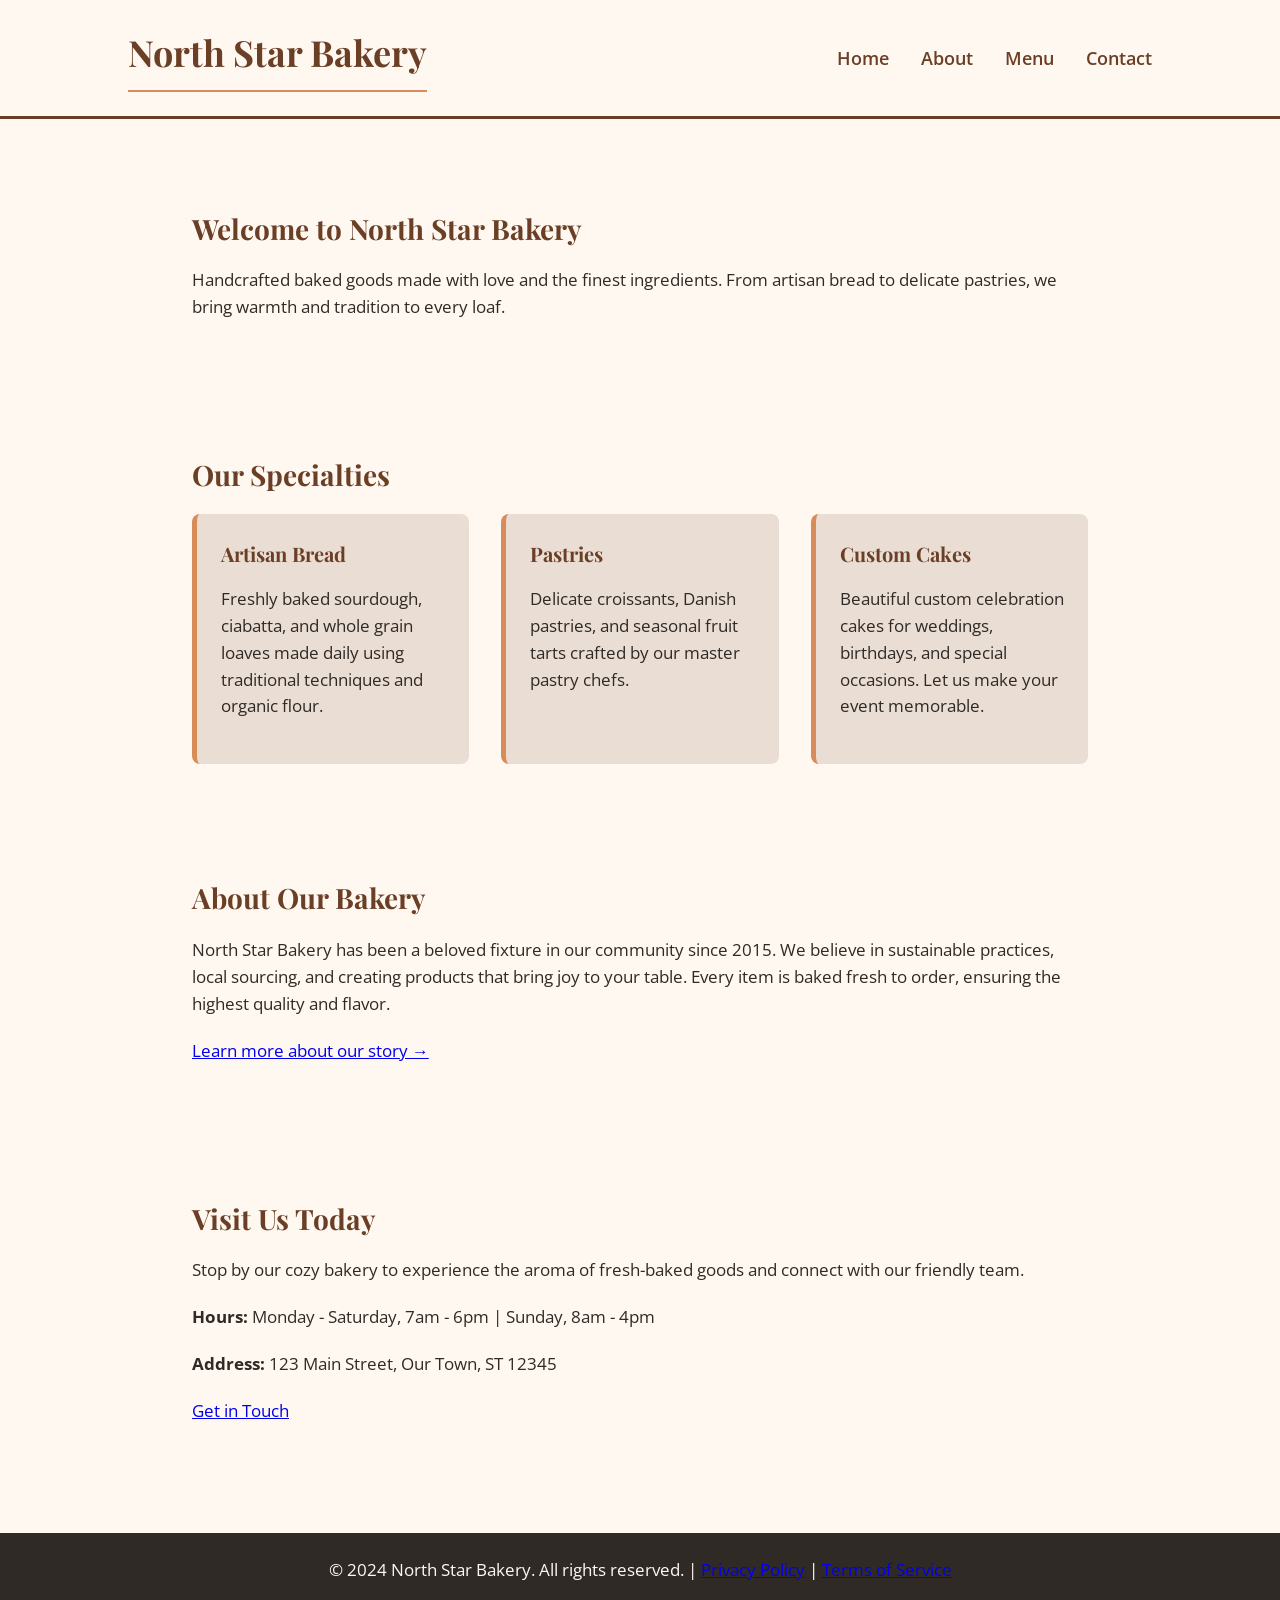
==== index.html @ 3a361b27 "Create main homepage with HTML structure" ====
<!DOCTYPE html>
<html lang="en">
<head>
    <meta charset="UTF-8">
    <meta name="viewport" content="width=device-width, initial-scale=1.0">
    <title>North Star Bakery - Artisan Baked Goods</title>
    <link rel="stylesheet" href="styles.css">
</head>
<body>
    <header>
        <h1 class="site-title">North Star Bakery</h1>
        <nav>
            <ul>
                <li><a href="index.html">Home</a></li>
                <li><a href="about.html">About</a></li>
                <li><a href="menu.html">Menu</a></li>
                <li><a href="contact.html">Contact</a></li>
            </ul>
        </nav>
    </header>

    <main>
        <section class="hero">
            <h2>Welcome to North Star Bakery</h2>
            <p>Handcrafted baked goods made with love and the finest ingredients. From artisan bread to delicate pastries, we bring warmth and tradition to every loaf.</p>
        </section>

        <section class="featured-products">
            <h2>Our Specialties</h2>
            <div class="section-grid">
                <div class="card">
                    <h3>Artisan Bread</h3>
                    <p>Freshly baked sourdough, ciabatta, and whole grain loaves made daily using traditional techniques and organic flour.</p>
                </div>
                <div class="card">
                    <h3>Pastries</h3>
                    <p>Delicate croissants, Danish pastries, and seasonal fruit tarts crafted by our master pastry chefs.</p>
                </div>
                <div class="card">
                    <h3>Custom Cakes</h3>
                    <p>Beautiful custom celebration cakes for weddings, birthdays, and special occasions. Let us make your event memorable.</p>
                </div>
            </div>
        </section>

        <section class="about-preview">
            <h2>About Our Bakery</h2>
            <p>North Star Bakery has been a beloved fixture in our community since 2015. We believe in sustainable practices, local sourcing, and creating products that bring joy to your table. Every item is baked fresh to order, ensuring the highest quality and flavor.</p>
            <p><a href="about.html">Learn more about our story →</a></p>
        </section>

        <section class="cta">
            <h2>Visit Us Today</h2>
            <p>Stop by our cozy bakery to experience the aroma of fresh-baked goods and connect with our friendly team.</p>
            <p><strong>Hours:</strong> Monday - Saturday, 7am - 6pm | Sunday, 8am - 4pm</p>
            <p><strong>Address:</strong> 123 Main Street, Our Town, ST 12345</p>
            <p><a href="contact.html">Get in Touch</a></p>
        </section>
    </main>

    <footer>
        <p>&copy; 2024 North Star Bakery. All rights reserved. | <a href="#">Privacy Policy</a> | <a href="#">Terms of Service</a></p>
    </footer>
</body>
</html>
---- styles.css ----
/* ==========================================================================
   1. GLOBAL STYLES & FONTS
   ========================================================================== */
@import url('https://fonts.googleapis.com/css2?family=Open+Sans:wght@400;600&family=Playfair+Display:wght@700&display=swap');

* {
  box-sizing: border-box;
  margin: 0;
  padding: 0;
}

body {
  font-family: 'Open Sans', sans-serif;
  background-color: #FFF8F0; /* Cream background */
  color: #2F2A26;           /* Charcoal body text */
  line-height: 1.6;
}

/* ==========================================================================
   2. TYPOGRAPHY HIERARCHY
   ========================================================================== */
h1, h2, h3, .site-title {
  font-family: 'Playfair Display', serif;
  color: #6B3E26; /* Dark Brown headings */
  font-weight: 700;
  margin-bottom: 1rem;
}

h1 {
  font-size: 2.5rem;
  border-bottom: 2px solid #D88C5A; /* Peach underline accent */
  padding-bottom: 0.5rem;
}

h2 {
  font-size: 1.75rem;
  margin-top: 2rem;
}

h3 {
  font-size: 1.25rem;
}

p {
  margin-bottom: 1.25rem;
  font-size: 1.05rem;
}

/* ==========================================================================
   3. HEADER & NAVIGATION (Flexbox)
   ========================================================================== */
header {
  background-color: #FFF8F0;
  border-bottom: 3px solid #6B3E26;
  padding: 1.5rem 5%;
  display: flex;
  flex-direction: column;
  align-items: center;
  gap: 1rem;
}

header img {
  max-height: 80px;
  width: auto;
}

.site-title {
  font-size: 2.25rem;
  margin-bottom: 0;
}

nav ul {
  list-style: none;
  display: flex;
  flex-direction: column;
  align-items: center;
  gap: 0.75rem;
}

nav a {
  text-decoration: none;
  color: #6B3E26;
  font-weight: 600;
  font-size: 1.1rem;
  transition: color 0.3s ease;
}

nav a:hover, 
nav a:focus {
  color: #D88C5A; /* Peach highlight on hover */
}

/* ==========================================================================
   4. MAIN CONTENT & MEDIA ELEMENTS
   ========================================================================== */
main {
  max-width: 1200px;
  margin: 2rem auto;
  padding: 0 5%;
}

/* Hide duplicate site title inside main if it breaks layout design */
main .site-title {
  display: none; 
}

img, picture img {
  max-width: 100%;
  height: auto;
  display: block;
  margin: 1.5rem auto;
  border-radius: 8px;
  border: 1px solid #6B3E26;
}

figure {
  margin: 2rem 0;
  background-color: #eaddd3; /* Soft inner tone layout wrap */
  padding: 1rem;
  border-radius: 8px;
  border-left: 5px solid #D88C5A;
}

figure img {
  margin-top: 0;
}

figcaption {
  font-style: italic;
  font-size: 0.95rem;
  color: #2F2A26;
  text-align: center;
  margin-top: 0.5rem;
}

audio {
  display: block;
  width: 100%;
  max-width: 400px;
  margin: 1rem 0 2rem 0;
}

/* ==========================================================================
   5. CONTENT SECTIONS (Flexbox Layout)
   ========================================================================== */
section {
  margin: 2rem 0;
  padding: 1.5rem;
}

.section-grid {
  display: flex;
  flex-direction: column;
  gap: 2rem;
}

.card {
  background-color: #eaddd3;
  padding: 1.5rem;
  border-radius: 8px;
  border-left: 5px solid #D88C5A;
}

/* ==========================================================================
   6. CONTACT FORM STYLING
   ========================================================================== */
form {
  background-color: #FFF8F0;
  border: 2px solid #6B3E26;
  border-radius: 8px;
  padding: 2rem;
  margin-top: 2rem;
  max-width: 600px;
}

fieldset {
  border: 1px solid #D88C5A;
  border-radius: 6px;
  padding: 1.5rem;
}

legend {
  font-family: 'Playfair Display', serif;
  font-weight: 700;
  color: #6B3E26;
  padding: 0 0.5rem;
}

.form-group {
  display: flex;
  flex-direction: column;
  margin-bottom: 1.25rem;
}

label {
  font-weight: 600;
  margin-bottom: 0.5rem;
  color: #2F2A26;
}

input[type="text"],
input[type="email"],
input[type="tel"],
textarea {
  width: 100%;
  padding: 0.75rem;
  border: 1px solid #6B3E26;
  border-radius: 4px;
  font-family: 'Open Sans', sans-serif;
  font-size: 1rem;
  background-color: #FFF;
}

input:focus,
textarea:focus {
  outline: 2px solid #D88C5A; /* Peach active focus boundary */
}

button[type="submit"] {
  background-color: #6B3E26;
  color: #FFF8F0;
  border: none;
  padding: 0.75rem 2rem;
  font-size: 1rem;
  font-weight: 600;
  border-radius: 4px;
  cursor: pointer;
  transition: background-color 0.3s ease;
}

button[type="submit"]:hover {
  background-color: #D88C5A; /* Changes to Peach on hover */
}

/* ==========================================================================
   7. FOOTER STYLING
   ========================================================================== */
footer {
  background-color: #2F2A26; /* Charcoal background */
  color: #FFF8F0;            /* Cream text */
  text-align: center;
  padding: 1.5rem;
  margin-top: 4rem;
  font-size: 0.9rem;
}

/* ==========================================================================
   8. RESPONSIVE DESIGN (Mobile-First Media Queries)
   ========================================================================== */
/* Tablet and larger screens (600px and up) */
@media (min-width: 600px) {
  header {
    padding: 1.5rem 10%;
    flex-direction: row;
    justify-content: space-between;
    align-items: center;
  }

  nav ul {
    flex-direction: row;
    gap: 2rem;
  }

  main {
    padding: 0 10%;
  }

  .section-grid {
    flex-direction: row;
    flex-wrap: wrap;
  }

  .card {
    flex: 1;
    min-width: 250px;
  }

  h1 {
    font-size: 2.5rem;
  }

  h2 {
    font-size: 1.75rem;
  }

  form {
    margin-left: auto;
    margin-right: auto;
  }
}
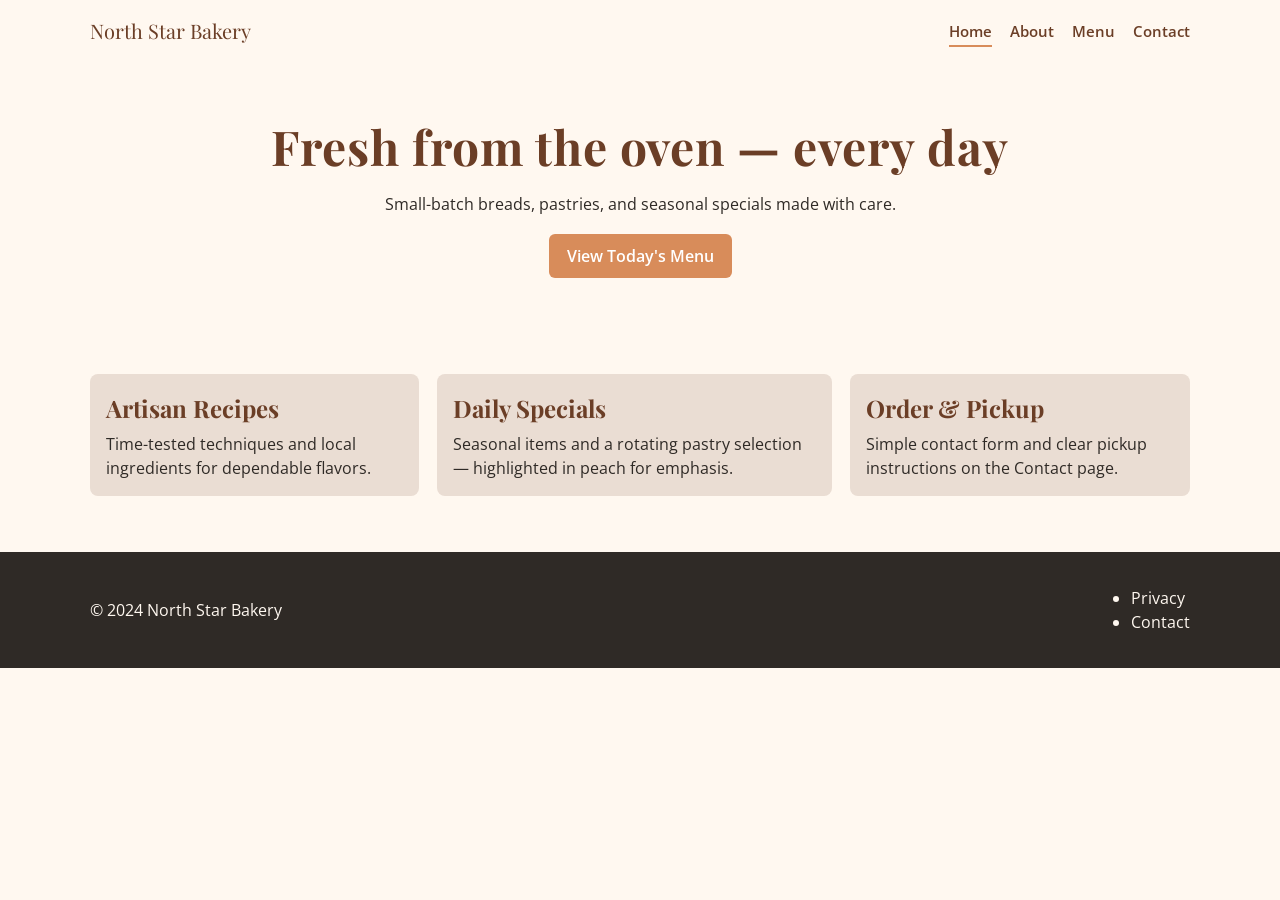
==== commit 2b292939: "Add complete site templates and styles for assignment" ====
--- a/index.html
+++ b/index.html
@@ -1,65 +1,65 @@
-<!DOCTYPE html>
+<!doctype html>
 <html lang="en">
 <head>
-    <meta charset="UTF-8">
-    <meta name="viewport" content="width=device-width, initial-scale=1.0">
-    <title>North Star Bakery - Artisan Baked Goods</title>
-    <link rel="stylesheet" href="styles.css">
+  <meta charset="utf-8" />
+  <meta name="viewport" content="width=device-width,initial-scale=1" />
+  <title>North Star Bakery — Home</title>
+
+  <!-- Google Fonts (Playfair Display, Open Sans) -->
+  <link href="https://fonts.googleapis.com/css2?family=Open+Sans:wght@400;600&family=Playfair+Display:wght@400;700&display=swap" rel="stylesheet">
+
+  <link rel="stylesheet" href="styles.css">
 </head>
 <body>
-    <header>
-        <h1 class="site-title">North Star Bakery</h1>
-        <nav>
-            <ul>
-                <li><a href="index.html">Home</a></li>
-                <li><a href="about.html">About</a></li>
-                <li><a href="menu.html">Menu</a></li>
-                <li><a href="contact.html">Contact</a></li>
-            </ul>
-        </nav>
-    </header>
+  <header class="site-header">
+    <div class="container header-inner">
+      <a class="logo" href="index.html">North Star Bakery</a>
+      <nav class="main-nav" aria-label="Primary">
+        <ul>
+          <li><a href="index.html" aria-current="page">Home</a></li>
+          <li><a href="about.html">About</a></li>
+          <li><a href="menu.html">Menu</a></li>
+          <li><a href="contact.html">Contact</a></li>
+        </ul>
+      </nav>
+    </div>
+  </header>
 
-    <main>
-        <section class="hero">
-            <h2>Welcome to North Star Bakery</h2>
-            <p>Handcrafted baked goods made with love and the finest ingredients. From artisan bread to delicate pastries, we bring warmth and tradition to every loaf.</p>
-        </section>
+  <main>
+    <section class="hero">
+      <div class="container hero-inner">
+        <h1 class="hero-title">Fresh from the oven — every day</h1>
+        <p class="hero-lead">Small-batch breads, pastries, and seasonal specials made with care.</p>
+        <p><a class="btn-primary" href="menu.html">View Today's Menu</a></p>
+      </div>
+    </section>
 
-        <section class="featured-products">
-            <h2>Our Specialties</h2>
-            <div class="section-grid">
-                <div class="card">
-                    <h3>Artisan Bread</h3>
-                    <p>Freshly baked sourdough, ciabatta, and whole grain loaves made daily using traditional techniques and organic flour.</p>
-                </div>
-                <div class="card">
-                    <h3>Pastries</h3>
-                    <p>Delicate croissants, Danish pastries, and seasonal fruit tarts crafted by our master pastry chefs.</p>
-                </div>
-                <div class="card">
-                    <h3>Custom Cakes</h3>
-                    <p>Beautiful custom celebration cakes for weddings, birthdays, and special occasions. Let us make your event memorable.</p>
-                </div>
-            </div>
-        </section>
+    <section class="features container">
+      <article class="feature">
+        <h2>Artisan Recipes</h2>
+        <p>Time-tested techniques and local ingredients for dependable flavors.</p>
+      </article>
+      <article class="feature">
+        <h2>Daily Specials</h2>
+        <p>Seasonal items and a rotating pastry selection — highlighted in peach for emphasis.</p>
+      </article>
+      <article class="feature">
+        <h2>Order & Pickup</h2>
+        <p>Simple contact form and clear pickup instructions on the Contact page.</p>
+      </article>
+    </section>
+  </main>
 
-        <section class="about-preview">
-            <h2>About Our Bakery</h2>
-            <p>North Star Bakery has been a beloved fixture in our community since 2015. We believe in sustainable practices, local sourcing, and creating products that bring joy to your table. Every item is baked fresh to order, ensuring the highest quality and flavor.</p>
-            <p><a href="about.html">Learn more about our story →</a></p>
-        </section>
-
-        <section class="cta">
-            <h2>Visit Us Today</h2>
-            <p>Stop by our cozy bakery to experience the aroma of fresh-baked goods and connect with our friendly team.</p>
-            <p><strong>Hours:</strong> Monday - Saturday, 7am - 6pm | Sunday, 8am - 4pm</p>
-            <p><strong>Address:</strong> 123 Main Street, Our Town, ST 12345</p>
-            <p><a href="contact.html">Get in Touch</a></p>
-        </section>
-    </main>
-
-    <footer>
-        <p>&copy; 2024 North Star Bakery. All rights reserved. | <a href="#">Privacy Policy</a> | <a href="#">Terms of Service</a></p>
-    </footer>
+  <footer class="site-footer">
+    <div class="container footer-inner">
+      <p>&copy; 2024 North Star Bakery</p>
+      <nav aria-label="Footer">
+        <ul>
+          <li><a href="privacy.html">Privacy</a></li>
+          <li><a href="contact.html">Contact</a></li>
+        </ul>
+      </nav>
+    </div>
+  </footer>
 </body>
 </html>
--- a/styles.css
+++ b/styles.css
@@ -1,290 +1,177 @@
-/* ==========================================================================
-   1. GLOBAL STYLES & FONTS
-   ========================================================================== */
-@import url('https://fonts.googleapis.com/css2?family=Open+Sans:wght@400;600&family=Playfair+Display:wght@700&display=swap');
+:root{
+  --cream: #FFF8F0;
+  --brown: #6B3E26;
+  --peach: #D88C5A;
+  --charcoal: #2F2A26;
 
-* {
-  box-sizing: border-box;
-  margin: 0;
-  padding: 0;
+  --ff-heading: "Playfair Display", serif;
+  --ff-body: "Open Sans", system-ui, sans-serif;
+
+  --radius: 8px;
+  --container-max: 1100px;
 }
 
-body {
-  font-family: 'Open Sans', sans-serif;
-  background-color: #FFF8F0; /* Cream background */
-  color: #2F2A26;           /* Charcoal body text */
-  line-height: 1.6;
+*{box-sizing:border-box}
+html,body{height:100%}
+body{
+  margin:0;
+  font-family:var(--ff-body);
+  background:var(--cream);
+  color:var(--brown);
+  -webkit-font-smoothing:antialiased;
+  line-height:1.5;
 }
 
-/* ==========================================================================
-   2. TYPOGRAPHY HIERARCHY
-   ========================================================================== */
-h1, h2, h3, .site-title {
-  font-family: 'Playfair Display', serif;
-  color: #6B3E26; /* Dark Brown headings */
-  font-weight: 700;
-  margin-bottom: 1rem;
+/* Container */
+.container{
+  width:90%;
+  max-width:var(--container-max);
+  margin:0 auto;
 }
 
-h1 {
-  font-size: 2.5rem;
-  border-bottom: 2px solid #D88C5A; /* Peach underline accent */
-  padding-bottom: 0.5rem;
+/* Header */
+.site-header{
+  background:transparent;
+  padding:16px 0;
+}
+.header-inner{
+  display:flex;
+  align-items:center;
+  justify-content:space-between;
+  gap:16px;
+}
+.logo{
+  font-family:var(--ff-heading);
+  font-size:1.25rem;
+  color:var(--brown);
+  text-decoration:none;
+}
+.main-nav ul{
+  list-style:none;
+  margin:0;
+  padding:0;
+  display:flex;
+  gap:18px;
+}
+.main-nav a{
+  color:var(--brown);
+  text-decoration:none;
+  font-weight:600;
+  font-size:0.95rem;
+}
+.main-nav a[aria-current="page"]{
+  border-bottom:2px solid var(--peach);
+  padding-bottom:4px;
 }
 
-h2 {
-  font-size: 1.75rem;
-  margin-top: 2rem;
+/* Hero */
+.hero{
+  padding:48px 0;
+  background: linear-gradient(rgba(255,248,240,0.9), rgba(255,248,240,0.9));
+  text-align:center;
+}
+.hero-inner{max-width:800px;margin:0 auto}
+.hero-title{
+  font-family:var(--ff-heading);
+  font-size:2.25rem;
+  margin:0 0 10px;
+  color:var(--brown);
+  letter-spacing:0.02em;
+}
+.hero-lead{margin:0 0 18px;color:var(--charcoal)}
+
+/* Buttons */
+.btn-primary{
+  display:inline-block;
+  background:var(--peach);
+  color:white;
+  padding:10px 18px;
+  border-radius:6px;
+  text-decoration:none;
+  font-weight:600;
+  box-shadow:none;
 }
 
-h3 {
-  font-size: 1.25rem;
+/* Features */
+.features{
+  display:flex;
+  gap:18px;
+  padding:32px 0 56px;
+  flex-direction:column;
+}
+.feature{
+  background:var(--eaddd3, #eaddd3);
+  padding:16px;
+  border-radius:var(--radius);
+}
+.feature h2{font-family:var(--ff-heading);margin:0 0 6px}
+.feature p{margin:0;color:var(--charcoal)}
+
+/* Menu */
+.menu-intro{padding:24px 0}
+.menu-grid{
+  display:flex;
+  gap:16px;
+  flex-direction:column;
+  padding-bottom:48px;
+}
+.menu-card{
+  background:var(--eaddd3, #eaddd3);
+  padding:14px;
+  border-radius:8px;
+}
+.menu-title{font-family:var(--ff-heading);margin:0 0 6px}
+.menu-desc{margin:0 0 10px;color:var(--charcoal)}
+.menu-meta{display:flex;align-items:center;justify-content:space-between}
+.price{font-weight:600;color:var(--brown)}
+.badge{
+  background:var(--peach);
+  color:white;
+  padding:6px 10px;
+  border-radius:6px;
+  font-size:0.85rem;
 }
 
-p {
-  margin-bottom: 1.25rem;
-  font-size: 1.05rem;
+/* About / Team */
+.team-grid{display:flex;gap:16px;flex-direction:column}
+.card{background:transparent;padding:12px;border-radius:8px}
+
+/* Contact form */
+.contact-form form{
+  display:flex;
+  gap:10px;
+  flex-direction:column;
+  max-width:520px;
+}
+.contact-form label{font-weight:600}
+.contact-form input,
+.contact-form textarea{
+  padding:10px;
+  border-radius:6px;
+  border:1px solid rgba(47,42,38,0.12);
+  font-family:var(--ff-body);
+  font-size:1rem;
+}
+.contact-form input:focus,
+.contact-form textarea:focus{
+  outline:3px solid rgba(216,140,90,0.18);
+  border-color:var(--peach);
 }
 
-/* ==========================================================================
-   3. HEADER & NAVIGATION (Flexbox)
-   ========================================================================== */
-header {
-  background-color: #FFF8F0;
-  border-bottom: 3px solid #6B3E26;
-  padding: 1.5rem 5%;
-  display: flex;
-  flex-direction: column;
-  align-items: center;
-  gap: 1rem;
+/* Footer */
+.site-footer{
+  background:var(--charcoal);
+  color:var(--cream);
+  padding:18px 0;
 }
+.footer-inner{display:flex;align-items:center;justify-content:space-between;gap:12px}
+.site-footer a{color:var(--cream);text-decoration:none}
 
-header img {
-  max-height: 80px;
-  width: auto;
+/* Responsive: mobile-first then breakpoint at 600px */
+@media (min-width:600px){
+  .hero-title{font-size:3rem}
+  .features{flex-direction:row}
+  .menu-grid{flex-direction:row}
+  .team-grid{flex-direction:row}
+  .container{width:92%}
 }
-
-.site-title {
-  font-size: 2.25rem;
-  margin-bottom: 0;
-}
-
-nav ul {
-  list-style: none;
-  display: flex;
-  flex-direction: column;
-  align-items: center;
-  gap: 0.75rem;
-}
-
-nav a {
-  text-decoration: none;
-  color: #6B3E26;
-  font-weight: 600;
-  font-size: 1.1rem;
-  transition: color 0.3s ease;
-}
-
-nav a:hover, 
-nav a:focus {
-  color: #D88C5A; /* Peach highlight on hover */
-}
-
-/* ==========================================================================
-   4. MAIN CONTENT & MEDIA ELEMENTS
-   ========================================================================== */
-main {
-  max-width: 1200px;
-  margin: 2rem auto;
-  padding: 0 5%;
-}
-
-/* Hide duplicate site title inside main if it breaks layout design */
-main .site-title {
-  display: none; 
-}
-
-img, picture img {
-  max-width: 100%;
-  height: auto;
-  display: block;
-  margin: 1.5rem auto;
-  border-radius: 8px;
-  border: 1px solid #6B3E26;
-}
-
-figure {
-  margin: 2rem 0;
-  background-color: #eaddd3; /* Soft inner tone layout wrap */
-  padding: 1rem;
-  border-radius: 8px;
-  border-left: 5px solid #D88C5A;
-}
-
-figure img {
-  margin-top: 0;
-}
-
-figcaption {
-  font-style: italic;
-  font-size: 0.95rem;
-  color: #2F2A26;
-  text-align: center;
-  margin-top: 0.5rem;
-}
-
-audio {
-  display: block;
-  width: 100%;
-  max-width: 400px;
-  margin: 1rem 0 2rem 0;
-}
-
-/* ==========================================================================
-   5. CONTENT SECTIONS (Flexbox Layout)
-   ========================================================================== */
-section {
-  margin: 2rem 0;
-  padding: 1.5rem;
-}
-
-.section-grid {
-  display: flex;
-  flex-direction: column;
-  gap: 2rem;
-}
-
-.card {
-  background-color: #eaddd3;
-  padding: 1.5rem;
-  border-radius: 8px;
-  border-left: 5px solid #D88C5A;
-}
-
-/* ==========================================================================
-   6. CONTACT FORM STYLING
-   ========================================================================== */
-form {
-  background-color: #FFF8F0;
-  border: 2px solid #6B3E26;
-  border-radius: 8px;
-  padding: 2rem;
-  margin-top: 2rem;
-  max-width: 600px;
-}
-
-fieldset {
-  border: 1px solid #D88C5A;
-  border-radius: 6px;
-  padding: 1.5rem;
-}
-
-legend {
-  font-family: 'Playfair Display', serif;
-  font-weight: 700;
-  color: #6B3E26;
-  padding: 0 0.5rem;
-}
-
-.form-group {
-  display: flex;
-  flex-direction: column;
-  margin-bottom: 1.25rem;
-}
-
-label {
-  font-weight: 600;
-  margin-bottom: 0.5rem;
-  color: #2F2A26;
-}
-
-input[type="text"],
-input[type="email"],
-input[type="tel"],
-textarea {
-  width: 100%;
-  padding: 0.75rem;
-  border: 1px solid #6B3E26;
-  border-radius: 4px;
-  font-family: 'Open Sans', sans-serif;
-  font-size: 1rem;
-  background-color: #FFF;
-}
-
-input:focus,
-textarea:focus {
-  outline: 2px solid #D88C5A; /* Peach active focus boundary */
-}
-
-button[type="submit"] {
-  background-color: #6B3E26;
-  color: #FFF8F0;
-  border: none;
-  padding: 0.75rem 2rem;
-  font-size: 1rem;
-  font-weight: 600;
-  border-radius: 4px;
-  cursor: pointer;
-  transition: background-color 0.3s ease;
-}
-
-button[type="submit"]:hover {
-  background-color: #D88C5A; /* Changes to Peach on hover */
-}
-
-/* ==========================================================================
-   7. FOOTER STYLING
-   ========================================================================== */
-footer {
-  background-color: #2F2A26; /* Charcoal background */
-  color: #FFF8F0;            /* Cream text */
-  text-align: center;
-  padding: 1.5rem;
-  margin-top: 4rem;
-  font-size: 0.9rem;
-}
-
-/* ==========================================================================
-   8. RESPONSIVE DESIGN (Mobile-First Media Queries)
-   ========================================================================== */
-/* Tablet and larger screens (600px and up) */
-@media (min-width: 600px) {
-  header {
-    padding: 1.5rem 10%;
-    flex-direction: row;
-    justify-content: space-between;
-    align-items: center;
-  }
-
-  nav ul {
-    flex-direction: row;
-    gap: 2rem;
-  }
-
-  main {
-    padding: 0 10%;
-  }
-
-  .section-grid {
-    flex-direction: row;
-    flex-wrap: wrap;
-  }
-
-  .card {
-    flex: 1;
-    min-width: 250px;
-  }
-
-  h1 {
-    font-size: 2.5rem;
-  }
-
-  h2 {
-    font-size: 1.75rem;
-  }
-
-  form {
-    margin-left: auto;
-    margin-right: auto;
-  }
-}
